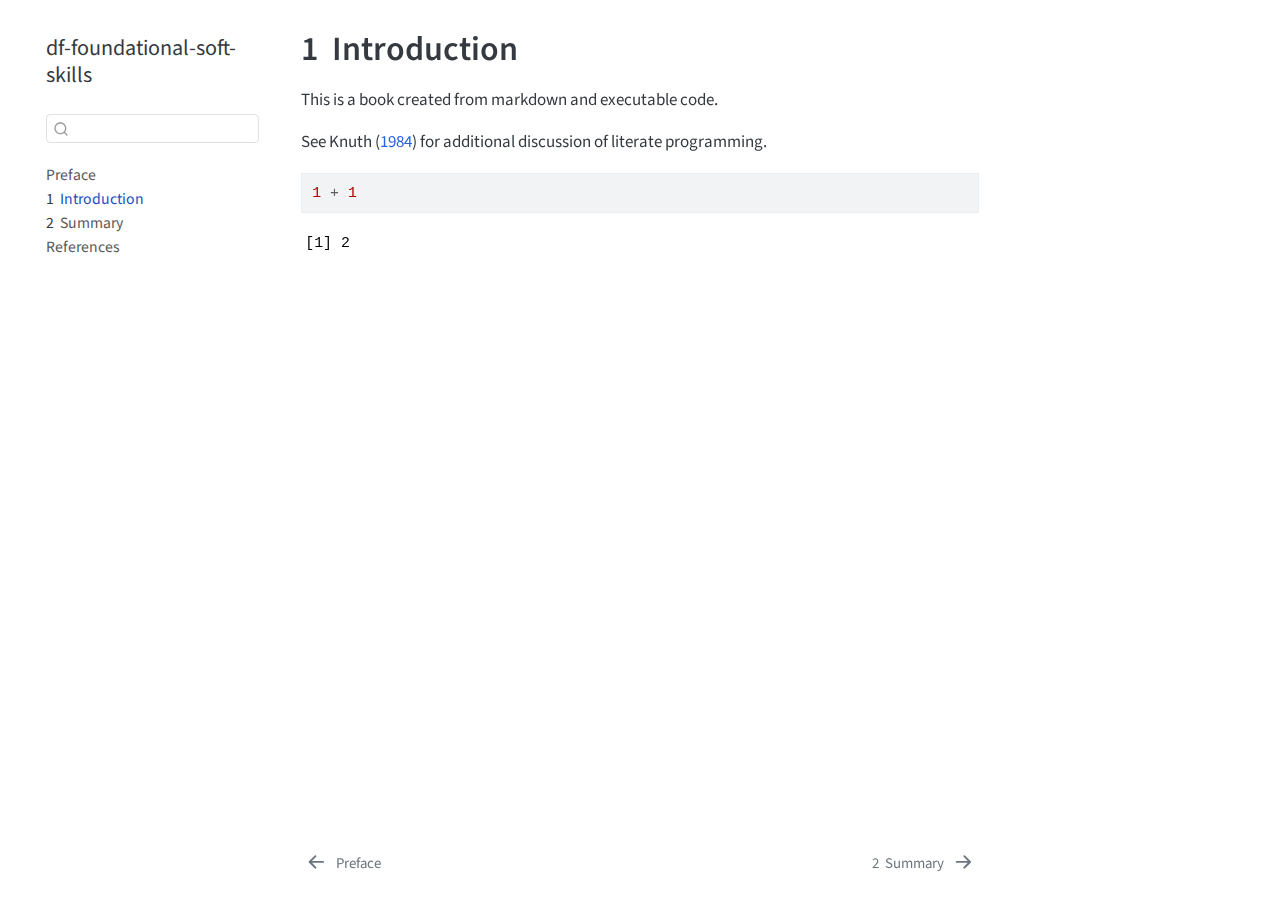
==== intro.html @ cdfd6c53 "Built site for gh-pages" ====
<!DOCTYPE html>
<html xmlns="http://www.w3.org/1999/xhtml" lang="en" xml:lang="en"><head>

<meta charset="utf-8">
<meta name="generator" content="quarto-1.6.39">

<meta name="viewport" content="width=device-width, initial-scale=1.0, user-scalable=yes">


<title>1&nbsp; Introduction – df-foundational-soft-skills</title>
<style>
code{white-space: pre-wrap;}
span.smallcaps{font-variant: small-caps;}
div.columns{display: flex; gap: min(4vw, 1.5em);}
div.column{flex: auto; overflow-x: auto;}
div.hanging-indent{margin-left: 1.5em; text-indent: -1.5em;}
ul.task-list{list-style: none;}
ul.task-list li input[type="checkbox"] {
  width: 0.8em;
  margin: 0 0.8em 0.2em -1em; /* quarto-specific, see https://github.com/quarto-dev/quarto-cli/issues/4556 */ 
  vertical-align: middle;
}
/* CSS for syntax highlighting */
pre > code.sourceCode { white-space: pre; position: relative; }
pre > code.sourceCode > span { line-height: 1.25; }
pre > code.sourceCode > span:empty { height: 1.2em; }
.sourceCode { overflow: visible; }
code.sourceCode > span { color: inherit; text-decoration: inherit; }
div.sourceCode { margin: 1em 0; }
pre.sourceCode { margin: 0; }
@media screen {
div.sourceCode { overflow: auto; }
}
@media print {
pre > code.sourceCode { white-space: pre-wrap; }
pre > code.sourceCode > span { display: inline-block; text-indent: -5em; padding-left: 5em; }
}
pre.numberSource code
  { counter-reset: source-line 0; }
pre.numberSource code > span
  { position: relative; left: -4em; counter-increment: source-line; }
pre.numberSource code > span > a:first-child::before
  { content: counter(source-line);
    position: relative; left: -1em; text-align: right; vertical-align: baseline;
    border: none; display: inline-block;
    -webkit-touch-callout: none; -webkit-user-select: none;
    -khtml-user-select: none; -moz-user-select: none;
    -ms-user-select: none; user-select: none;
    padding: 0 4px; width: 4em;
  }
pre.numberSource { margin-left: 3em;  padding-left: 4px; }
div.sourceCode
  {   }
@media screen {
pre > code.sourceCode > span > a:first-child::before { text-decoration: underline; }
}
/* CSS for citations */
div.csl-bib-body { }
div.csl-entry {
  clear: both;
  margin-bottom: 0em;
}
.hanging-indent div.csl-entry {
  margin-left:2em;
  text-indent:-2em;
}
div.csl-left-margin {
  min-width:2em;
  float:left;
}
div.csl-right-inline {
  margin-left:2em;
  padding-left:1em;
}
div.csl-indent {
  margin-left: 2em;
}</style>


<script src="site_libs/quarto-nav/quarto-nav.js"></script>
<script src="site_libs/quarto-nav/headroom.min.js"></script>
<script src="site_libs/clipboard/clipboard.min.js"></script>
<script src="site_libs/quarto-search/autocomplete.umd.js"></script>
<script src="site_libs/quarto-search/fuse.min.js"></script>
<script src="site_libs/quarto-search/quarto-search.js"></script>
<meta name="quarto:offset" content="./">
<link href="./summary.html" rel="next">
<link href="./index.html" rel="prev">
<script src="site_libs/quarto-html/quarto.js"></script>
<script src="site_libs/quarto-html/popper.min.js"></script>
<script src="site_libs/quarto-html/tippy.umd.min.js"></script>
<script src="site_libs/quarto-html/anchor.min.js"></script>
<link href="site_libs/quarto-html/tippy.css" rel="stylesheet">
<link href="site_libs/quarto-html/quarto-syntax-highlighting-e26003cea8cd680ca0c55a263523d882.css" rel="stylesheet" id="quarto-text-highlighting-styles">
<script src="site_libs/bootstrap/bootstrap.min.js"></script>
<link href="site_libs/bootstrap/bootstrap-icons.css" rel="stylesheet">
<link href="site_libs/bootstrap/bootstrap-cd7de1037569933fbb609f06423bd096.min.css" rel="stylesheet" append-hash="true" id="quarto-bootstrap" data-mode="light">
<script id="quarto-search-options" type="application/json">{
  "location": "sidebar",
  "copy-button": false,
  "collapse-after": 3,
  "panel-placement": "start",
  "type": "textbox",
  "limit": 50,
  "keyboard-shortcut": [
    "f",
    "/",
    "s"
  ],
  "show-item-context": false,
  "language": {
    "search-no-results-text": "No results",
    "search-matching-documents-text": "matching documents",
    "search-copy-link-title": "Copy link to search",
    "search-hide-matches-text": "Hide additional matches",
    "search-more-match-text": "more match in this document",
    "search-more-matches-text": "more matches in this document",
    "search-clear-button-title": "Clear",
    "search-text-placeholder": "",
    "search-detached-cancel-button-title": "Cancel",
    "search-submit-button-title": "Submit",
    "search-label": "Search"
  }
}</script>


</head>

<body class="nav-sidebar floating">

<div id="quarto-search-results"></div>
  <header id="quarto-header" class="headroom fixed-top">
  <nav class="quarto-secondary-nav">
    <div class="container-fluid d-flex">
      <button type="button" class="quarto-btn-toggle btn" data-bs-toggle="collapse" role="button" data-bs-target=".quarto-sidebar-collapse-item" aria-controls="quarto-sidebar" aria-expanded="false" aria-label="Toggle sidebar navigation" onclick="if (window.quartoToggleHeadroom) { window.quartoToggleHeadroom(); }">
        <i class="bi bi-layout-text-sidebar-reverse"></i>
      </button>
        <nav class="quarto-page-breadcrumbs" aria-label="breadcrumb"><ol class="breadcrumb"><li class="breadcrumb-item"><a href="./intro.html"><span class="chapter-number">1</span>&nbsp; <span class="chapter-title">Introduction</span></a></li></ol></nav>
        <a class="flex-grow-1" role="navigation" data-bs-toggle="collapse" data-bs-target=".quarto-sidebar-collapse-item" aria-controls="quarto-sidebar" aria-expanded="false" aria-label="Toggle sidebar navigation" onclick="if (window.quartoToggleHeadroom) { window.quartoToggleHeadroom(); }">      
        </a>
      <button type="button" class="btn quarto-search-button" aria-label="Search" onclick="window.quartoOpenSearch();">
        <i class="bi bi-search"></i>
      </button>
    </div>
  </nav>
</header>
<!-- content -->
<div id="quarto-content" class="quarto-container page-columns page-rows-contents page-layout-article">
<!-- sidebar -->
  <nav id="quarto-sidebar" class="sidebar collapse collapse-horizontal quarto-sidebar-collapse-item sidebar-navigation floating overflow-auto">
    <div class="pt-lg-2 mt-2 text-left sidebar-header">
    <div class="sidebar-title mb-0 py-0">
      <a href="./">df-foundational-soft-skills</a> 
    </div>
      </div>
        <div class="mt-2 flex-shrink-0 align-items-center">
        <div class="sidebar-search">
        <div id="quarto-search" class="" title="Search"></div>
        </div>
        </div>
    <div class="sidebar-menu-container"> 
    <ul class="list-unstyled mt-1">
        <li class="sidebar-item">
  <div class="sidebar-item-container"> 
  <a href="./index.html" class="sidebar-item-text sidebar-link">
 <span class="menu-text">Preface</span></a>
  </div>
</li>
        <li class="sidebar-item">
  <div class="sidebar-item-container"> 
  <a href="./intro.html" class="sidebar-item-text sidebar-link active">
 <span class="menu-text"><span class="chapter-number">1</span>&nbsp; <span class="chapter-title">Introduction</span></span></a>
  </div>
</li>
        <li class="sidebar-item">
  <div class="sidebar-item-container"> 
  <a href="./summary.html" class="sidebar-item-text sidebar-link">
 <span class="menu-text"><span class="chapter-number">2</span>&nbsp; <span class="chapter-title">Summary</span></span></a>
  </div>
</li>
        <li class="sidebar-item">
  <div class="sidebar-item-container"> 
  <a href="./references.html" class="sidebar-item-text sidebar-link">
 <span class="menu-text">References</span></a>
  </div>
</li>
    </ul>
    </div>
</nav>
<div id="quarto-sidebar-glass" class="quarto-sidebar-collapse-item" data-bs-toggle="collapse" data-bs-target=".quarto-sidebar-collapse-item"></div>
<!-- margin-sidebar -->
    <div id="quarto-margin-sidebar" class="sidebar margin-sidebar zindex-bottom">
        
    </div>
<!-- main -->
<main class="content" id="quarto-document-content">

<header id="title-block-header" class="quarto-title-block default">
<div class="quarto-title">
<h1 class="title"><span class="chapter-number">1</span>&nbsp; <span class="chapter-title">Introduction</span></h1>
</div>



<div class="quarto-title-meta">

    
  
    
  </div>
  


</header>


<p>This is a book created from markdown and executable code.</p>
<p>See <span class="citation" data-cites="knuth84">Knuth (<a href="references.html#ref-knuth84" role="doc-biblioref">1984</a>)</span> for additional discussion of literate programming.</p>
<div class="cell">
<div class="sourceCode cell-code" id="cb1"><pre class="sourceCode r code-with-copy"><code class="sourceCode r"><span id="cb1-1"><a href="#cb1-1" aria-hidden="true" tabindex="-1"></a><span class="dv">1</span> <span class="sc">+</span> <span class="dv">1</span></span></code><button title="Copy to Clipboard" class="code-copy-button"><i class="bi"></i></button></pre></div>
<div class="cell-output cell-output-stdout">
<pre><code>[1] 2</code></pre>
</div>
</div>


<div id="refs" class="references csl-bib-body hanging-indent" data-entry-spacing="0" role="list" style="display: none">
<div id="ref-knuth84" class="csl-entry" role="listitem">
Knuth, Donald E. 1984. <span>“Literate Programming.”</span> <em>Comput. J.</em> 27 (2): 97–111. <a href="https://doi.org/10.1093/comjnl/27.2.97">https://doi.org/10.1093/comjnl/27.2.97</a>.
</div>
</div>

</main> <!-- /main -->
<script id="quarto-html-after-body" type="application/javascript">
window.document.addEventListener("DOMContentLoaded", function (event) {
  const toggleBodyColorMode = (bsSheetEl) => {
    const mode = bsSheetEl.getAttribute("data-mode");
    const bodyEl = window.document.querySelector("body");
    if (mode === "dark") {
      bodyEl.classList.add("quarto-dark");
      bodyEl.classList.remove("quarto-light");
    } else {
      bodyEl.classList.add("quarto-light");
      bodyEl.classList.remove("quarto-dark");
    }
  }
  const toggleBodyColorPrimary = () => {
    const bsSheetEl = window.document.querySelector("link#quarto-bootstrap");
    if (bsSheetEl) {
      toggleBodyColorMode(bsSheetEl);
    }
  }
  toggleBodyColorPrimary();  
  const icon = "";
  const anchorJS = new window.AnchorJS();
  anchorJS.options = {
    placement: 'right',
    icon: icon
  };
  anchorJS.add('.anchored');
  const isCodeAnnotation = (el) => {
    for (const clz of el.classList) {
      if (clz.startsWith('code-annotation-')) {                     
        return true;
      }
    }
    return false;
  }
  const onCopySuccess = function(e) {
    // button target
    const button = e.trigger;
    // don't keep focus
    button.blur();
    // flash "checked"
    button.classList.add('code-copy-button-checked');
    var currentTitle = button.getAttribute("title");
    button.setAttribute("title", "Copied!");
    let tooltip;
    if (window.bootstrap) {
      button.setAttribute("data-bs-toggle", "tooltip");
      button.setAttribute("data-bs-placement", "left");
      button.setAttribute("data-bs-title", "Copied!");
      tooltip = new bootstrap.Tooltip(button, 
        { trigger: "manual", 
          customClass: "code-copy-button-tooltip",
          offset: [0, -8]});
      tooltip.show();    
    }
    setTimeout(function() {
      if (tooltip) {
        tooltip.hide();
        button.removeAttribute("data-bs-title");
        button.removeAttribute("data-bs-toggle");
        button.removeAttribute("data-bs-placement");
      }
      button.setAttribute("title", currentTitle);
      button.classList.remove('code-copy-button-checked');
    }, 1000);
    // clear code selection
    e.clearSelection();
  }
  const getTextToCopy = function(trigger) {
      const codeEl = trigger.previousElementSibling.cloneNode(true);
      for (const childEl of codeEl.children) {
        if (isCodeAnnotation(childEl)) {
          childEl.remove();
        }
      }
      return codeEl.innerText;
  }
  const clipboard = new window.ClipboardJS('.code-copy-button:not([data-in-quarto-modal])', {
    text: getTextToCopy
  });
  clipboard.on('success', onCopySuccess);
  if (window.document.getElementById('quarto-embedded-source-code-modal')) {
    const clipboardModal = new window.ClipboardJS('.code-copy-button[data-in-quarto-modal]', {
      text: getTextToCopy,
      container: window.document.getElementById('quarto-embedded-source-code-modal')
    });
    clipboardModal.on('success', onCopySuccess);
  }
    var localhostRegex = new RegExp(/^(?:http|https):\/\/localhost\:?[0-9]*\//);
    var mailtoRegex = new RegExp(/^mailto:/);
      var filterRegex = new RegExp('/' + window.location.host + '/');
    var isInternal = (href) => {
        return filterRegex.test(href) || localhostRegex.test(href) || mailtoRegex.test(href);
    }
    // Inspect non-navigation links and adorn them if external
 	var links = window.document.querySelectorAll('a[href]:not(.nav-link):not(.navbar-brand):not(.toc-action):not(.sidebar-link):not(.sidebar-item-toggle):not(.pagination-link):not(.no-external):not([aria-hidden]):not(.dropdown-item):not(.quarto-navigation-tool):not(.about-link)');
    for (var i=0; i<links.length; i++) {
      const link = links[i];
      if (!isInternal(link.href)) {
        // undo the damage that might have been done by quarto-nav.js in the case of
        // links that we want to consider external
        if (link.dataset.originalHref !== undefined) {
          link.href = link.dataset.originalHref;
        }
      }
    }
  function tippyHover(el, contentFn, onTriggerFn, onUntriggerFn) {
    const config = {
      allowHTML: true,
      maxWidth: 500,
      delay: 100,
      arrow: false,
      appendTo: function(el) {
          return el.parentElement;
      },
      interactive: true,
      interactiveBorder: 10,
      theme: 'quarto',
      placement: 'bottom-start',
    };
    if (contentFn) {
      config.content = contentFn;
    }
    if (onTriggerFn) {
      config.onTrigger = onTriggerFn;
    }
    if (onUntriggerFn) {
      config.onUntrigger = onUntriggerFn;
    }
    window.tippy(el, config); 
  }
  const noterefs = window.document.querySelectorAll('a[role="doc-noteref"]');
  for (var i=0; i<noterefs.length; i++) {
    const ref = noterefs[i];
    tippyHover(ref, function() {
      // use id or data attribute instead here
      let href = ref.getAttribute('data-footnote-href') || ref.getAttribute('href');
      try { href = new URL(href).hash; } catch {}
      const id = href.replace(/^#\/?/, "");
      const note = window.document.getElementById(id);
      if (note) {
        return note.innerHTML;
      } else {
        return "";
      }
    });
  }
  const xrefs = window.document.querySelectorAll('a.quarto-xref');
  const processXRef = (id, note) => {
    // Strip column container classes
    const stripColumnClz = (el) => {
      el.classList.remove("page-full", "page-columns");
      if (el.children) {
        for (const child of el.children) {
          stripColumnClz(child);
        }
      }
    }
    stripColumnClz(note)
    if (id === null || id.startsWith('sec-')) {
      // Special case sections, only their first couple elements
      const container = document.createElement("div");
      if (note.children && note.children.length > 2) {
        container.appendChild(note.children[0].cloneNode(true));
        for (let i = 1; i < note.children.length; i++) {
          const child = note.children[i];
          if (child.tagName === "P" && child.innerText === "") {
            continue;
          } else {
            container.appendChild(child.cloneNode(true));
            break;
          }
        }
        if (window.Quarto?.typesetMath) {
          window.Quarto.typesetMath(container);
        }
        return container.innerHTML
      } else {
        if (window.Quarto?.typesetMath) {
          window.Quarto.typesetMath(note);
        }
        return note.innerHTML;
      }
    } else {
      // Remove any anchor links if they are present
      const anchorLink = note.querySelector('a.anchorjs-link');
      if (anchorLink) {
        anchorLink.remove();
      }
      if (window.Quarto?.typesetMath) {
        window.Quarto.typesetMath(note);
      }
      if (note.classList.contains("callout")) {
        return note.outerHTML;
      } else {
        return note.innerHTML;
      }
    }
  }
  for (var i=0; i<xrefs.length; i++) {
    const xref = xrefs[i];
    tippyHover(xref, undefined, function(instance) {
      instance.disable();
      let url = xref.getAttribute('href');
      let hash = undefined; 
      if (url.startsWith('#')) {
        hash = url;
      } else {
        try { hash = new URL(url).hash; } catch {}
      }
      if (hash) {
        const id = hash.replace(/^#\/?/, "");
        const note = window.document.getElementById(id);
        if (note !== null) {
          try {
            const html = processXRef(id, note.cloneNode(true));
            instance.setContent(html);
          } finally {
            instance.enable();
            instance.show();
          }
        } else {
          // See if we can fetch this
          fetch(url.split('#')[0])
          .then(res => res.text())
          .then(html => {
            const parser = new DOMParser();
            const htmlDoc = parser.parseFromString(html, "text/html");
            const note = htmlDoc.getElementById(id);
            if (note !== null) {
              const html = processXRef(id, note);
              instance.setContent(html);
            } 
          }).finally(() => {
            instance.enable();
            instance.show();
          });
        }
      } else {
        // See if we can fetch a full url (with no hash to target)
        // This is a special case and we should probably do some content thinning / targeting
        fetch(url)
        .then(res => res.text())
        .then(html => {
          const parser = new DOMParser();
          const htmlDoc = parser.parseFromString(html, "text/html");
          const note = htmlDoc.querySelector('main.content');
          if (note !== null) {
            // This should only happen for chapter cross references
            // (since there is no id in the URL)
            // remove the first header
            if (note.children.length > 0 && note.children[0].tagName === "HEADER") {
              note.children[0].remove();
            }
            const html = processXRef(null, note);
            instance.setContent(html);
          } 
        }).finally(() => {
          instance.enable();
          instance.show();
        });
      }
    }, function(instance) {
    });
  }
      let selectedAnnoteEl;
      const selectorForAnnotation = ( cell, annotation) => {
        let cellAttr = 'data-code-cell="' + cell + '"';
        let lineAttr = 'data-code-annotation="' +  annotation + '"';
        const selector = 'span[' + cellAttr + '][' + lineAttr + ']';
        return selector;
      }
      const selectCodeLines = (annoteEl) => {
        const doc = window.document;
        const targetCell = annoteEl.getAttribute("data-target-cell");
        const targetAnnotation = annoteEl.getAttribute("data-target-annotation");
        const annoteSpan = window.document.querySelector(selectorForAnnotation(targetCell, targetAnnotation));
        const lines = annoteSpan.getAttribute("data-code-lines").split(",");
        const lineIds = lines.map((line) => {
          return targetCell + "-" + line;
        })
        let top = null;
        let height = null;
        let parent = null;
        if (lineIds.length > 0) {
            //compute the position of the single el (top and bottom and make a div)
            const el = window.document.getElementById(lineIds[0]);
            top = el.offsetTop;
            height = el.offsetHeight;
            parent = el.parentElement.parentElement;
          if (lineIds.length > 1) {
            const lastEl = window.document.getElementById(lineIds[lineIds.length - 1]);
            const bottom = lastEl.offsetTop + lastEl.offsetHeight;
            height = bottom - top;
          }
          if (top !== null && height !== null && parent !== null) {
            // cook up a div (if necessary) and position it 
            let div = window.document.getElementById("code-annotation-line-highlight");
            if (div === null) {
              div = window.document.createElement("div");
              div.setAttribute("id", "code-annotation-line-highlight");
              div.style.position = 'absolute';
              parent.appendChild(div);
            }
            div.style.top = top - 2 + "px";
            div.style.height = height + 4 + "px";
            div.style.left = 0;
            let gutterDiv = window.document.getElementById("code-annotation-line-highlight-gutter");
            if (gutterDiv === null) {
              gutterDiv = window.document.createElement("div");
              gutterDiv.setAttribute("id", "code-annotation-line-highlight-gutter");
              gutterDiv.style.position = 'absolute';
              const codeCell = window.document.getElementById(targetCell);
              const gutter = codeCell.querySelector('.code-annotation-gutter');
              gutter.appendChild(gutterDiv);
            }
            gutterDiv.style.top = top - 2 + "px";
            gutterDiv.style.height = height + 4 + "px";
          }
          selectedAnnoteEl = annoteEl;
        }
      };
      const unselectCodeLines = () => {
        const elementsIds = ["code-annotation-line-highlight", "code-annotation-line-highlight-gutter"];
        elementsIds.forEach((elId) => {
          const div = window.document.getElementById(elId);
          if (div) {
            div.remove();
          }
        });
        selectedAnnoteEl = undefined;
      };
        // Handle positioning of the toggle
    window.addEventListener(
      "resize",
      throttle(() => {
        elRect = undefined;
        if (selectedAnnoteEl) {
          selectCodeLines(selectedAnnoteEl);
        }
      }, 10)
    );
    function throttle(fn, ms) {
    let throttle = false;
    let timer;
      return (...args) => {
        if(!throttle) { // first call gets through
            fn.apply(this, args);
            throttle = true;
        } else { // all the others get throttled
            if(timer) clearTimeout(timer); // cancel #2
            timer = setTimeout(() => {
              fn.apply(this, args);
              timer = throttle = false;
            }, ms);
        }
      };
    }
      // Attach click handler to the DT
      const annoteDls = window.document.querySelectorAll('dt[data-target-cell]');
      for (const annoteDlNode of annoteDls) {
        annoteDlNode.addEventListener('click', (event) => {
          const clickedEl = event.target;
          if (clickedEl !== selectedAnnoteEl) {
            unselectCodeLines();
            const activeEl = window.document.querySelector('dt[data-target-cell].code-annotation-active');
            if (activeEl) {
              activeEl.classList.remove('code-annotation-active');
            }
            selectCodeLines(clickedEl);
            clickedEl.classList.add('code-annotation-active');
          } else {
            // Unselect the line
            unselectCodeLines();
            clickedEl.classList.remove('code-annotation-active');
          }
        });
      }
  const findCites = (el) => {
    const parentEl = el.parentElement;
    if (parentEl) {
      const cites = parentEl.dataset.cites;
      if (cites) {
        return {
          el,
          cites: cites.split(' ')
        };
      } else {
        return findCites(el.parentElement)
      }
    } else {
      return undefined;
    }
  };
  var bibliorefs = window.document.querySelectorAll('a[role="doc-biblioref"]');
  for (var i=0; i<bibliorefs.length; i++) {
    const ref = bibliorefs[i];
    const citeInfo = findCites(ref);
    if (citeInfo) {
      tippyHover(citeInfo.el, function() {
        var popup = window.document.createElement('div');
        citeInfo.cites.forEach(function(cite) {
          var citeDiv = window.document.createElement('div');
          citeDiv.classList.add('hanging-indent');
          citeDiv.classList.add('csl-entry');
          var biblioDiv = window.document.getElementById('ref-' + cite);
          if (biblioDiv) {
            citeDiv.innerHTML = biblioDiv.innerHTML;
          }
          popup.appendChild(citeDiv);
        });
        return popup.innerHTML;
      });
    }
  }
});
</script>
<nav class="page-navigation">
  <div class="nav-page nav-page-previous">
      <a href="./index.html" class="pagination-link" aria-label="Preface">
        <i class="bi bi-arrow-left-short"></i> <span class="nav-page-text">Preface</span>
      </a>          
  </div>
  <div class="nav-page nav-page-next">
      <a href="./summary.html" class="pagination-link" aria-label="Summary">
        <span class="nav-page-text"><span class="chapter-number">2</span>&nbsp; <span class="chapter-title">Summary</span></span> <i class="bi bi-arrow-right-short"></i>
      </a>
  </div>
</nav>
</div> <!-- /content -->




</body></html>
---- site_libs/quarto-html/tippy.css ----
.tippy-box[data-animation=fade][data-state=hidden]{opacity:0}[data-tippy-root]{max-width:calc(100vw - 10px)}.tippy-box{position:relative;background-color:#333;color:#fff;border-radius:4px;font-size:14px;line-height:1.4;white-space:normal;outline:0;transition-property:transform,visibility,opacity}.tippy-box[data-placement^=top]>.tippy-arrow{bottom:0}.tippy-box[data-placement^=top]>.tippy-arrow:before{bottom:-7px;left:0;border-width:8px 8px 0;border-top-color:initial;transform-origin:center top}.tippy-box[data-placement^=bottom]>.tippy-arrow{top:0}.tippy-box[data-placement^=bottom]>.tippy-arrow:before{top:-7px;left:0;border-width:0 8px 8px;border-bottom-color:initial;transform-origin:center bottom}.tippy-box[data-placement^=left]>.tippy-arrow{right:0}.tippy-box[data-placement^=left]>.tippy-arrow:before{border-width:8px 0 8px 8px;border-left-color:initial;right:-7px;transform-origin:center left}.tippy-box[data-placement^=right]>.tippy-arrow{left:0}.tippy-box[data-placement^=right]>.tippy-arrow:before{left:-7px;border-width:8px 8px 8px 0;border-right-color:initial;transform-origin:center right}.tippy-box[data-inertia][data-state=visible]{transition-timing-function:cubic-bezier(.54,1.5,.38,1.11)}.tippy-arrow{width:16px;height:16px;color:#333}.tippy-arrow:before{content:"";position:absolute;border-color:transparent;border-style:solid}.tippy-content{position:relative;padding:5px 9px;z-index:1}
---- site_libs/quarto-html/quarto-syntax-highlighting-e26003cea8cd680ca0c55a263523d882.css ----
/* quarto syntax highlight colors */
:root {
  --quarto-hl-ot-color: #003B4F;
  --quarto-hl-at-color: #657422;
  --quarto-hl-ss-color: #20794D;
  --quarto-hl-an-color: #5E5E5E;
  --quarto-hl-fu-color: #4758AB;
  --quarto-hl-st-color: #20794D;
  --quarto-hl-cf-color: #003B4F;
  --quarto-hl-op-color: #5E5E5E;
  --quarto-hl-er-color: #AD0000;
  --quarto-hl-bn-color: #AD0000;
  --quarto-hl-al-color: #AD0000;
  --quarto-hl-va-color: #111111;
  --quarto-hl-bu-color: inherit;
  --quarto-hl-ex-color: inherit;
  --quarto-hl-pp-color: #AD0000;
  --quarto-hl-in-color: #5E5E5E;
  --quarto-hl-vs-color: #20794D;
  --quarto-hl-wa-color: #5E5E5E;
  --quarto-hl-do-color: #5E5E5E;
  --quarto-hl-im-color: #00769E;
  --quarto-hl-ch-color: #20794D;
  --quarto-hl-dt-color: #AD0000;
  --quarto-hl-fl-color: #AD0000;
  --quarto-hl-co-color: #5E5E5E;
  --quarto-hl-cv-color: #5E5E5E;
  --quarto-hl-cn-color: #8f5902;
  --quarto-hl-sc-color: #5E5E5E;
  --quarto-hl-dv-color: #AD0000;
  --quarto-hl-kw-color: #003B4F;
}

/* other quarto variables */
:root {
  --quarto-font-monospace: SFMono-Regular, Menlo, Monaco, Consolas, "Liberation Mono", "Courier New", monospace;
}

pre > code.sourceCode > span {
  color: #003B4F;
}

code span {
  color: #003B4F;
}

code.sourceCode > span {
  color: #003B4F;
}

div.sourceCode,
div.sourceCode pre.sourceCode {
  color: #003B4F;
}

code span.ot {
  color: #003B4F;
  font-style: inherit;
}

code span.at {
  color: #657422;
  font-style: inherit;
}

code span.ss {
  color: #20794D;
  font-style: inherit;
}

code span.an {
  color: #5E5E5E;
  font-style: inherit;
}

code span.fu {
  color: #4758AB;
  font-style: inherit;
}

code span.st {
  color: #20794D;
  font-style: inherit;
}

code span.cf {
  color: #003B4F;
  font-weight: bold;
  font-style: inherit;
}

code span.op {
  color: #5E5E5E;
  font-style: inherit;
}

code span.er {
  color: #AD0000;
  font-style: inherit;
}

code span.bn {
  color: #AD0000;
  font-style: inherit;
}

code span.al {
  color: #AD0000;
  font-style: inherit;
}

code span.va {
  color: #111111;
  font-style: inherit;
}

code span.bu {
  font-style: inherit;
}

code span.ex {
  font-style: inherit;
}

code span.pp {
  color: #AD0000;
  font-style: inherit;
}

code span.in {
  color: #5E5E5E;
  font-style: inherit;
}

code span.vs {
  color: #20794D;
  font-style: inherit;
}

code span.wa {
  color: #5E5E5E;
  font-style: italic;
}

code span.do {
  color: #5E5E5E;
  font-style: italic;
}

code span.im {
  color: #00769E;
  font-style: inherit;
}

code span.ch {
  color: #20794D;
  font-style: inherit;
}

code span.dt {
  color: #AD0000;
  font-style: inherit;
}

code span.fl {
  color: #AD0000;
  font-style: inherit;
}

code span.co {
  color: #5E5E5E;
  font-style: inherit;
}

code span.cv {
  color: #5E5E5E;
  font-style: italic;
}

code span.cn {
  color: #8f5902;
  font-style: inherit;
}

code span.sc {
  color: #5E5E5E;
  font-style: inherit;
}

code span.dv {
  color: #AD0000;
  font-style: inherit;
}

code span.kw {
  color: #003B4F;
  font-weight: bold;
  font-style: inherit;
}

.prevent-inlining {
  content: "</";
}

/*# sourceMappingURL=e90e9ab646ea9b1aaa61e089606e0f97.css.map */
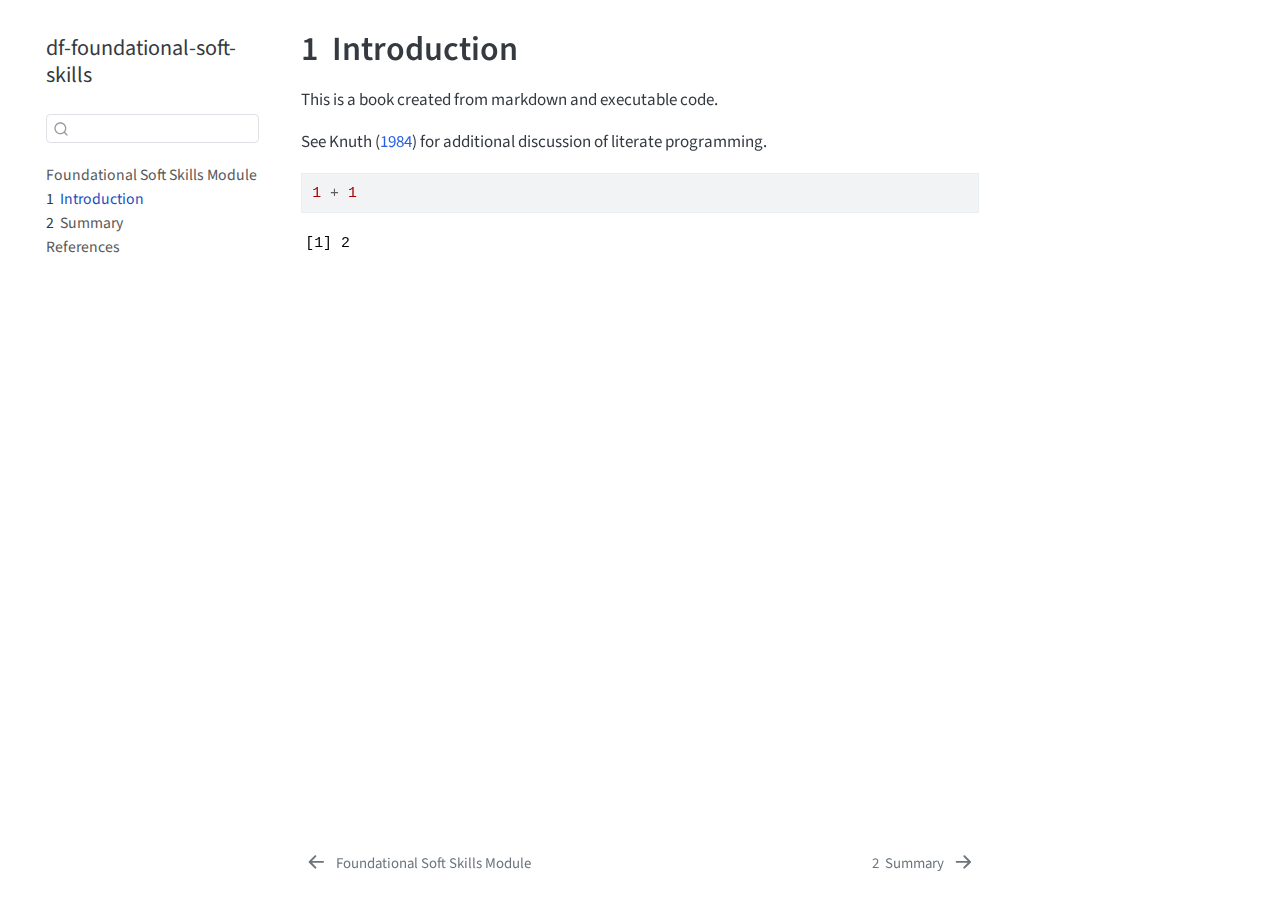
==== commit ee5b6694: "Built site for gh-pages" ====
--- a/intro.html
+++ b/intro.html
@@ -163,7 +163,7 @@
         <li class="sidebar-item">
   <div class="sidebar-item-container"> 
   <a href="./index.html" class="sidebar-item-text sidebar-link">
- <span class="menu-text">Preface</span></a>
+ <span class="menu-text">Foundational Soft Skills Module</span></a>
   </div>
 </li>
         <li class="sidebar-item">
@@ -650,8 +650,8 @@
 </script>
 <nav class="page-navigation">
   <div class="nav-page nav-page-previous">
-      <a href="./index.html" class="pagination-link" aria-label="Preface">
-        <i class="bi bi-arrow-left-short"></i> <span class="nav-page-text">Preface</span>
+      <a href="./index.html" class="pagination-link" aria-label="Foundational Soft Skills Module">
+        <i class="bi bi-arrow-left-short"></i> <span class="nav-page-text">Foundational Soft Skills Module</span>
       </a>          
   </div>
   <div class="nav-page nav-page-next">
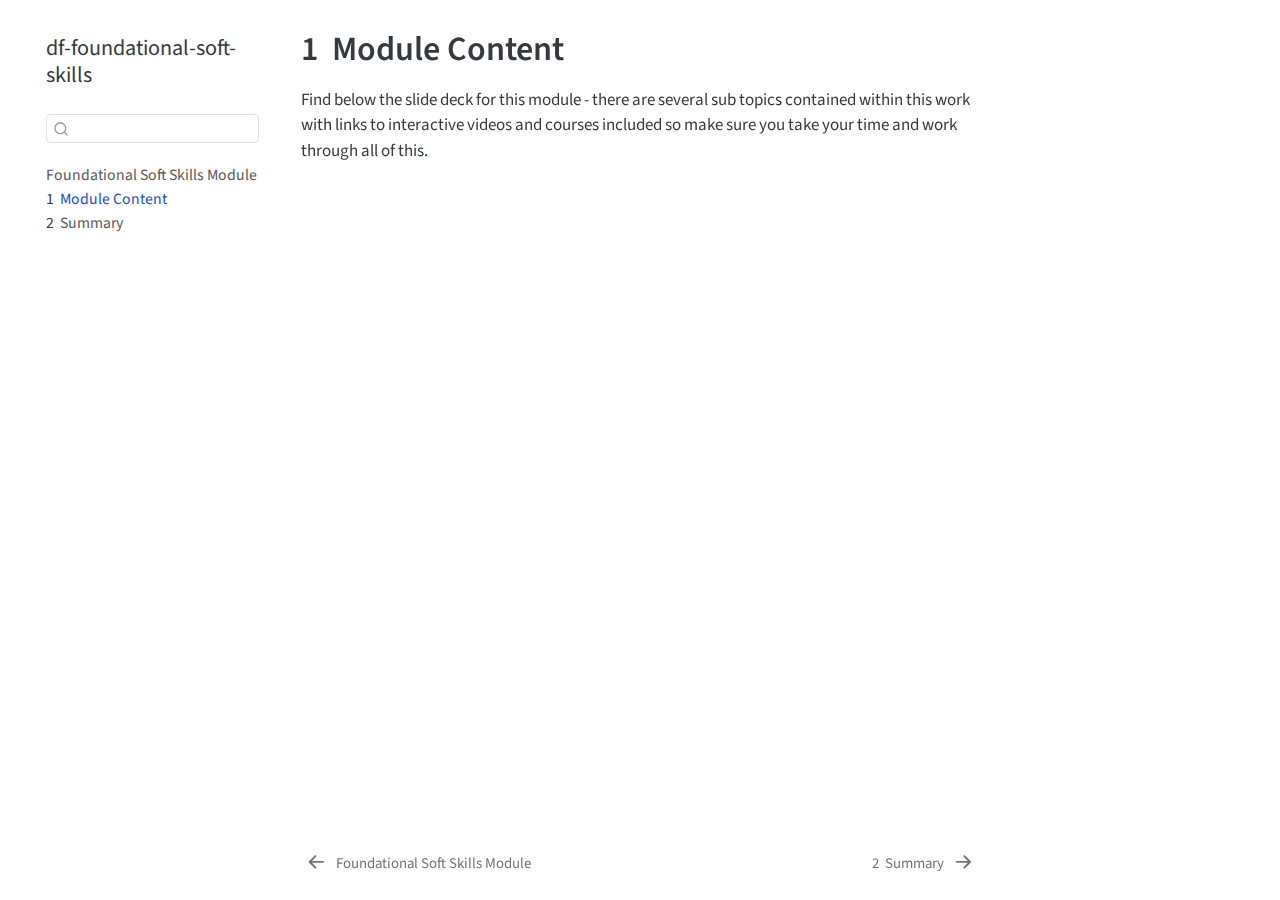
==== commit 775e494c: "Built site for gh-pages" ====
--- a/intro.html
+++ b/intro.html
@@ -7,7 +7,7 @@
 <meta name="viewport" content="width=device-width, initial-scale=1.0, user-scalable=yes">
 
 
-<title>1&nbsp; Introduction – df-foundational-soft-skills</title>
+<title>1&nbsp; Module Content – df-foundational-soft-skills</title>
 <style>
 code{white-space: pre-wrap;}
 span.smallcaps{font-variant: small-caps;}
@@ -20,61 +20,7 @@
   margin: 0 0.8em 0.2em -1em; /* quarto-specific, see https://github.com/quarto-dev/quarto-cli/issues/4556 */ 
   vertical-align: middle;
 }
-/* CSS for syntax highlighting */
-pre > code.sourceCode { white-space: pre; position: relative; }
-pre > code.sourceCode > span { line-height: 1.25; }
-pre > code.sourceCode > span:empty { height: 1.2em; }
-.sourceCode { overflow: visible; }
-code.sourceCode > span { color: inherit; text-decoration: inherit; }
-div.sourceCode { margin: 1em 0; }
-pre.sourceCode { margin: 0; }
-@media screen {
-div.sourceCode { overflow: auto; }
-}
-@media print {
-pre > code.sourceCode { white-space: pre-wrap; }
-pre > code.sourceCode > span { display: inline-block; text-indent: -5em; padding-left: 5em; }
-}
-pre.numberSource code
-  { counter-reset: source-line 0; }
-pre.numberSource code > span
-  { position: relative; left: -4em; counter-increment: source-line; }
-pre.numberSource code > span > a:first-child::before
-  { content: counter(source-line);
-    position: relative; left: -1em; text-align: right; vertical-align: baseline;
-    border: none; display: inline-block;
-    -webkit-touch-callout: none; -webkit-user-select: none;
-    -khtml-user-select: none; -moz-user-select: none;
-    -ms-user-select: none; user-select: none;
-    padding: 0 4px; width: 4em;
-  }
-pre.numberSource { margin-left: 3em;  padding-left: 4px; }
-div.sourceCode
-  {   }
-@media screen {
-pre > code.sourceCode > span > a:first-child::before { text-decoration: underline; }
-}
-/* CSS for citations */
-div.csl-bib-body { }
-div.csl-entry {
-  clear: both;
-  margin-bottom: 0em;
-}
-.hanging-indent div.csl-entry {
-  margin-left:2em;
-  text-indent:-2em;
-}
-div.csl-left-margin {
-  min-width:2em;
-  float:left;
-}
-div.csl-right-inline {
-  margin-left:2em;
-  padding-left:1em;
-}
-div.csl-indent {
-  margin-left: 2em;
-}</style>
+</style>
 
 
 <script src="site_libs/quarto-nav/quarto-nav.js"></script>
@@ -135,7 +81,7 @@
       <button type="button" class="quarto-btn-toggle btn" data-bs-toggle="collapse" role="button" data-bs-target=".quarto-sidebar-collapse-item" aria-controls="quarto-sidebar" aria-expanded="false" aria-label="Toggle sidebar navigation" onclick="if (window.quartoToggleHeadroom) { window.quartoToggleHeadroom(); }">
         <i class="bi bi-layout-text-sidebar-reverse"></i>
       </button>
-        <nav class="quarto-page-breadcrumbs" aria-label="breadcrumb"><ol class="breadcrumb"><li class="breadcrumb-item"><a href="./intro.html"><span class="chapter-number">1</span>&nbsp; <span class="chapter-title">Introduction</span></a></li></ol></nav>
+        <nav class="quarto-page-breadcrumbs" aria-label="breadcrumb"><ol class="breadcrumb"><li class="breadcrumb-item"><a href="./intro.html"><span class="chapter-number">1</span>&nbsp; <span class="chapter-title">Module Content</span></a></li></ol></nav>
         <a class="flex-grow-1" role="navigation" data-bs-toggle="collapse" data-bs-target=".quarto-sidebar-collapse-item" aria-controls="quarto-sidebar" aria-expanded="false" aria-label="Toggle sidebar navigation" onclick="if (window.quartoToggleHeadroom) { window.quartoToggleHeadroom(); }">      
         </a>
       <button type="button" class="btn quarto-search-button" aria-label="Search" onclick="window.quartoOpenSearch();">
@@ -169,19 +115,13 @@
         <li class="sidebar-item">
   <div class="sidebar-item-container"> 
   <a href="./intro.html" class="sidebar-item-text sidebar-link active">
- <span class="menu-text"><span class="chapter-number">1</span>&nbsp; <span class="chapter-title">Introduction</span></span></a>
+ <span class="menu-text"><span class="chapter-number">1</span>&nbsp; <span class="chapter-title">Module Content</span></span></a>
   </div>
 </li>
         <li class="sidebar-item">
   <div class="sidebar-item-container"> 
   <a href="./summary.html" class="sidebar-item-text sidebar-link">
  <span class="menu-text"><span class="chapter-number">2</span>&nbsp; <span class="chapter-title">Summary</span></span></a>
-  </div>
-</li>
-        <li class="sidebar-item">
-  <div class="sidebar-item-container"> 
-  <a href="./references.html" class="sidebar-item-text sidebar-link">
- <span class="menu-text">References</span></a>
   </div>
 </li>
     </ul>
@@ -197,7 +137,7 @@
 
 <header id="title-block-header" class="quarto-title-block default">
 <div class="quarto-title">
-<h1 class="title"><span class="chapter-number">1</span>&nbsp; <span class="chapter-title">Introduction</span></h1>
+<h1 class="title"><span class="chapter-number">1</span>&nbsp; <span class="chapter-title">Module Content</span></h1>
 </div>
 
 
@@ -214,21 +154,11 @@
 </header>
 
 
-<p>This is a book created from markdown and executable code.</p>
-<p>See <span class="citation" data-cites="knuth84">Knuth (<a href="references.html#ref-knuth84" role="doc-biblioref">1984</a>)</span> for additional discussion of literate programming.</p>
-<div class="cell">
-<div class="sourceCode cell-code" id="cb1"><pre class="sourceCode r code-with-copy"><code class="sourceCode r"><span id="cb1-1"><a href="#cb1-1" aria-hidden="true" tabindex="-1"></a><span class="dv">1</span> <span class="sc">+</span> <span class="dv">1</span></span></code><button title="Copy to Clipboard" class="code-copy-button"><i class="bi"></i></button></pre></div>
-<div class="cell-output cell-output-stdout">
-<pre><code>[1] 2</code></pre>
-</div>
-</div>
-
-
-<div id="refs" class="references csl-bib-body hanging-indent" data-entry-spacing="0" role="list" style="display: none">
-<div id="ref-knuth84" class="csl-entry" role="listitem">
-Knuth, Donald E. 1984. <span>“Literate Programming.”</span> <em>Comput. J.</em> 27 (2): 97–111. <a href="https://doi.org/10.1093/comjnl/27.2.97">https://doi.org/10.1093/comjnl/27.2.97</a>.
-</div>
-</div>
+<p>Find below the slide deck for this module - there are several sub topics contained within this work with links to interactive videos and courses included so make sure you take your time and work through all of this.</p>
+<iframe src="soft-skills-slides.pdf" width="800" height="600">
+</iframe>
+
+
 
 </main> <!-- /main -->
 <script id="quarto-html-after-body" type="application/javascript">
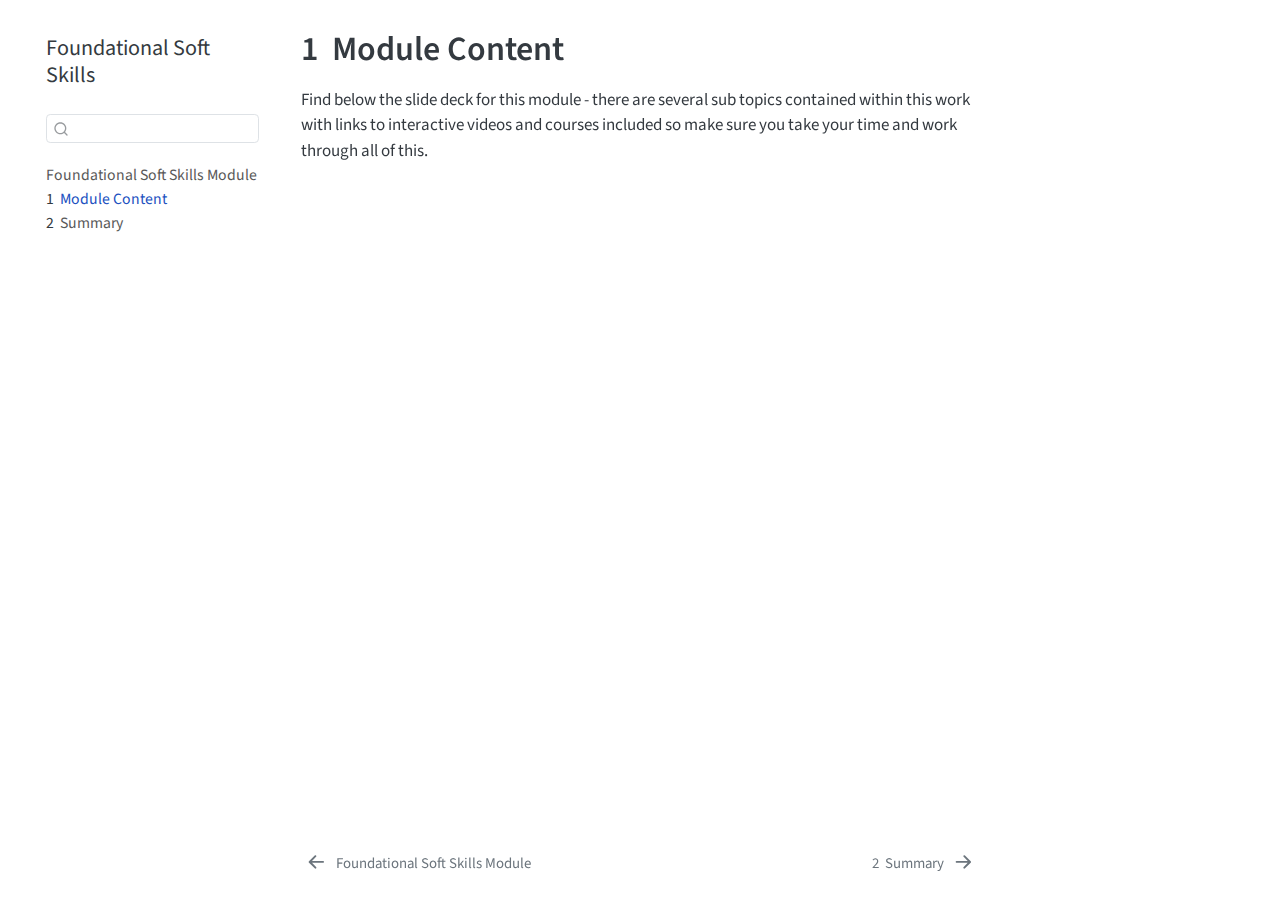
==== commit c054dc81: "Built site for gh-pages" ====
--- a/intro.html
+++ b/intro.html
@@ -7,7 +7,7 @@
 <meta name="viewport" content="width=device-width, initial-scale=1.0, user-scalable=yes">
 
 
-<title>1&nbsp; Module Content – df-foundational-soft-skills</title>
+<title>1&nbsp; Module Content – Foundational Soft Skills</title>
 <style>
 code{white-space: pre-wrap;}
 span.smallcaps{font-variant: small-caps;}
@@ -96,7 +96,7 @@
   <nav id="quarto-sidebar" class="sidebar collapse collapse-horizontal quarto-sidebar-collapse-item sidebar-navigation floating overflow-auto">
     <div class="pt-lg-2 mt-2 text-left sidebar-header">
     <div class="sidebar-title mb-0 py-0">
-      <a href="./">df-foundational-soft-skills</a> 
+      <a href="./">Foundational Soft Skills</a> 
     </div>
       </div>
         <div class="mt-2 flex-shrink-0 align-items-center">
@@ -155,8 +155,6 @@
 
 
 <p>Find below the slide deck for this module - there are several sub topics contained within this work with links to interactive videos and courses included so make sure you take your time and work through all of this.</p>
-<iframe src="soft-skills-slides.pdf" width="800" height="600">
-</iframe>
 
 
 
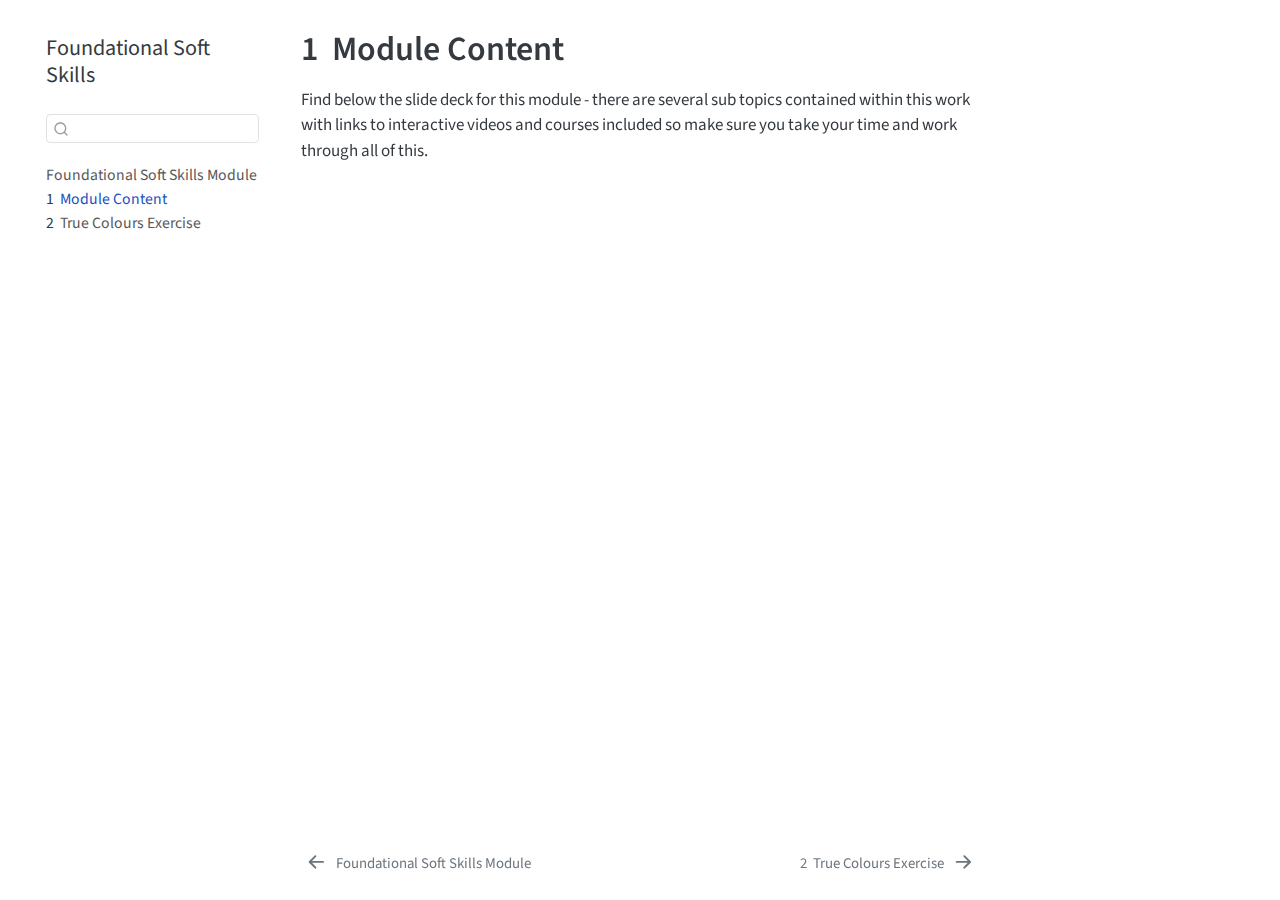
==== commit e8c1ff95: "Built site for gh-pages" ====
--- a/intro.html
+++ b/intro.html
@@ -40,7 +40,7 @@
 <link href="site_libs/quarto-html/quarto-syntax-highlighting-e26003cea8cd680ca0c55a263523d882.css" rel="stylesheet" id="quarto-text-highlighting-styles">
 <script src="site_libs/bootstrap/bootstrap.min.js"></script>
 <link href="site_libs/bootstrap/bootstrap-icons.css" rel="stylesheet">
-<link href="site_libs/bootstrap/bootstrap-cd7de1037569933fbb609f06423bd096.min.css" rel="stylesheet" append-hash="true" id="quarto-bootstrap" data-mode="light">
+<link href="site_libs/bootstrap/bootstrap-78faf54a06e50be45dc6d83ab59297a7.min.css" rel="stylesheet" append-hash="true" id="quarto-bootstrap" data-mode="light">
 <script id="quarto-search-options" type="application/json">{
   "location": "sidebar",
   "copy-button": false,
@@ -121,7 +121,7 @@
         <li class="sidebar-item">
   <div class="sidebar-item-container"> 
   <a href="./summary.html" class="sidebar-item-text sidebar-link">
- <span class="menu-text"><span class="chapter-number">2</span>&nbsp; <span class="chapter-title">Summary</span></span></a>
+ <span class="menu-text"><span class="chapter-number">2</span>&nbsp; <span class="chapter-title">True Colours Exercise</span></span></a>
   </div>
 </li>
     </ul>
@@ -155,6 +155,8 @@
 
 
 <p>Find below the slide deck for this module - there are several sub topics contained within this work with links to interactive videos and courses included so make sure you take your time and work through all of this.</p>
+<iframe src="soft-skills-slides.pdf" width="800" height="600">
+</iframe>
 
 
 
@@ -583,8 +585,8 @@
       </a>          
   </div>
   <div class="nav-page nav-page-next">
-      <a href="./summary.html" class="pagination-link" aria-label="Summary">
-        <span class="nav-page-text"><span class="chapter-number">2</span>&nbsp; <span class="chapter-title">Summary</span></span> <i class="bi bi-arrow-right-short"></i>
+      <a href="./summary.html" class="pagination-link" aria-label="True Colours Exercise">
+        <span class="nav-page-text"><span class="chapter-number">2</span>&nbsp; <span class="chapter-title">True Colours Exercise</span></span> <i class="bi bi-arrow-right-short"></i>
       </a>
   </div>
 </nav>
